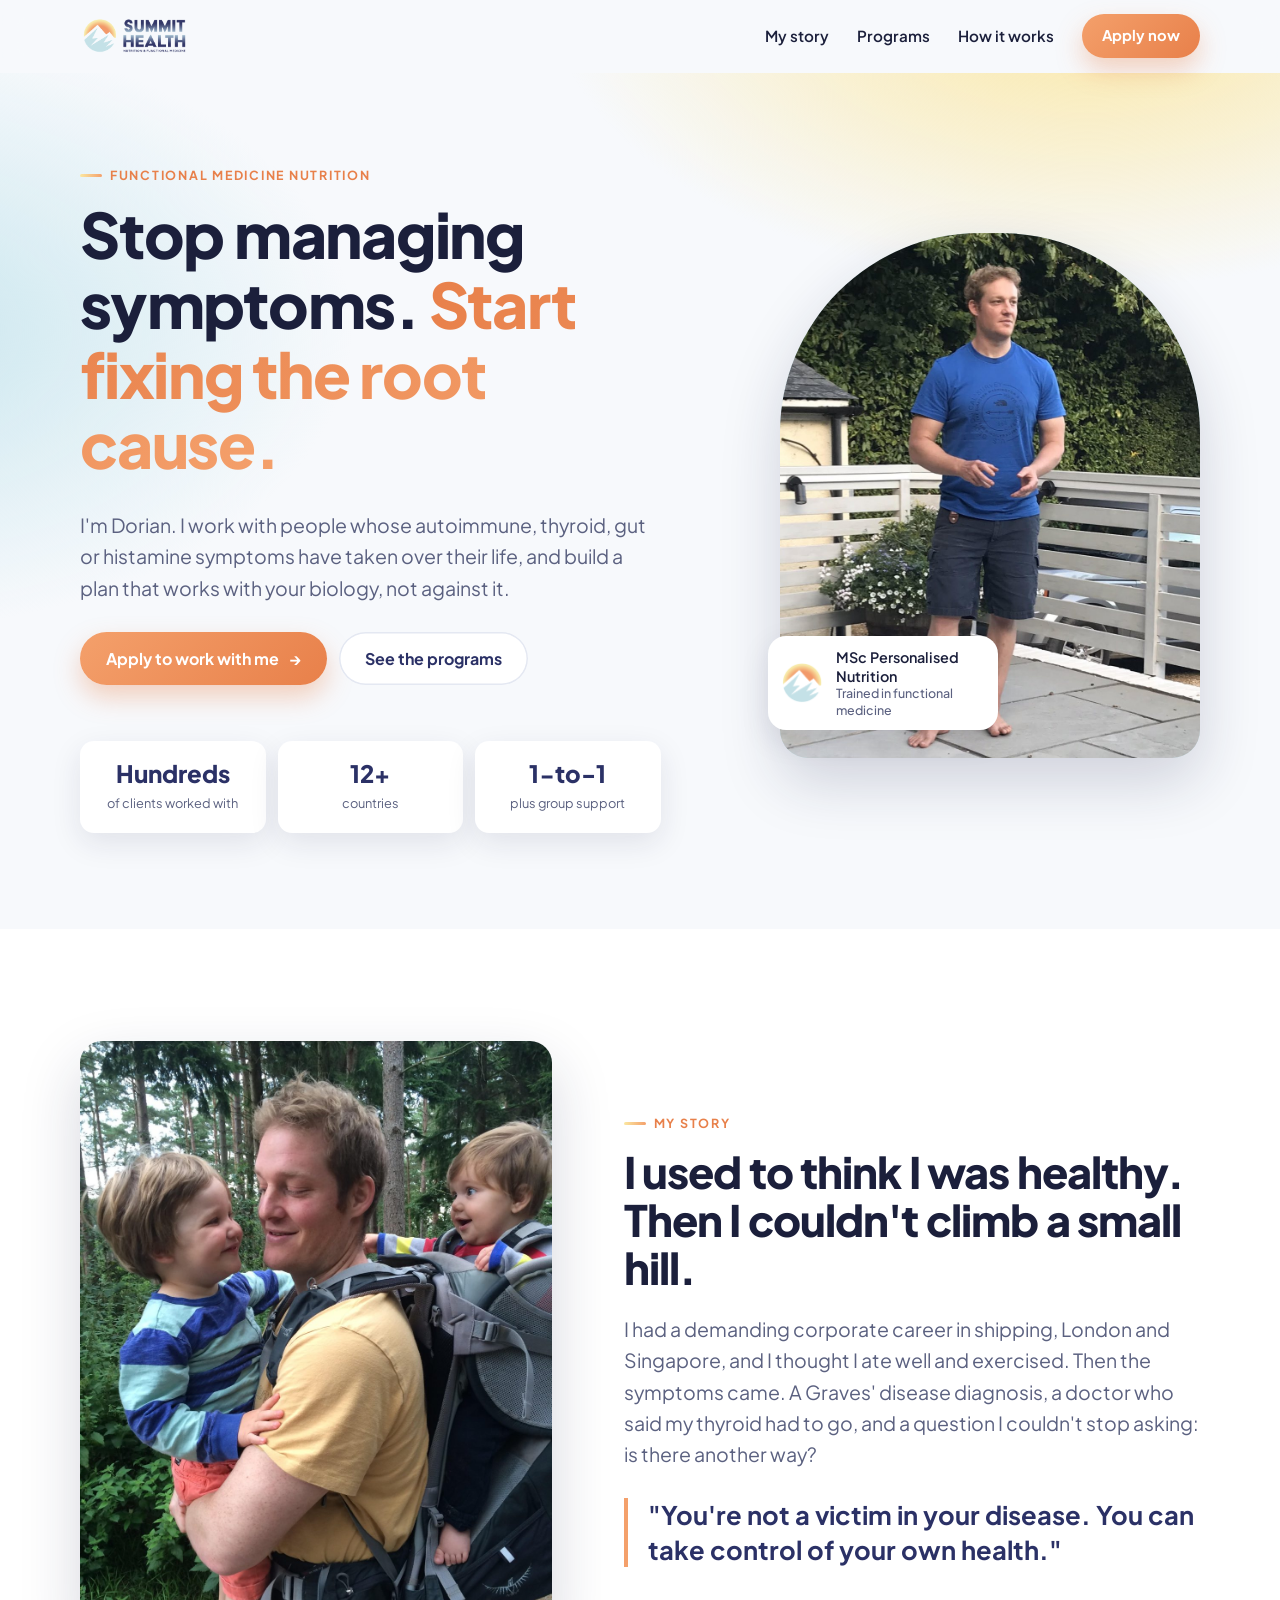
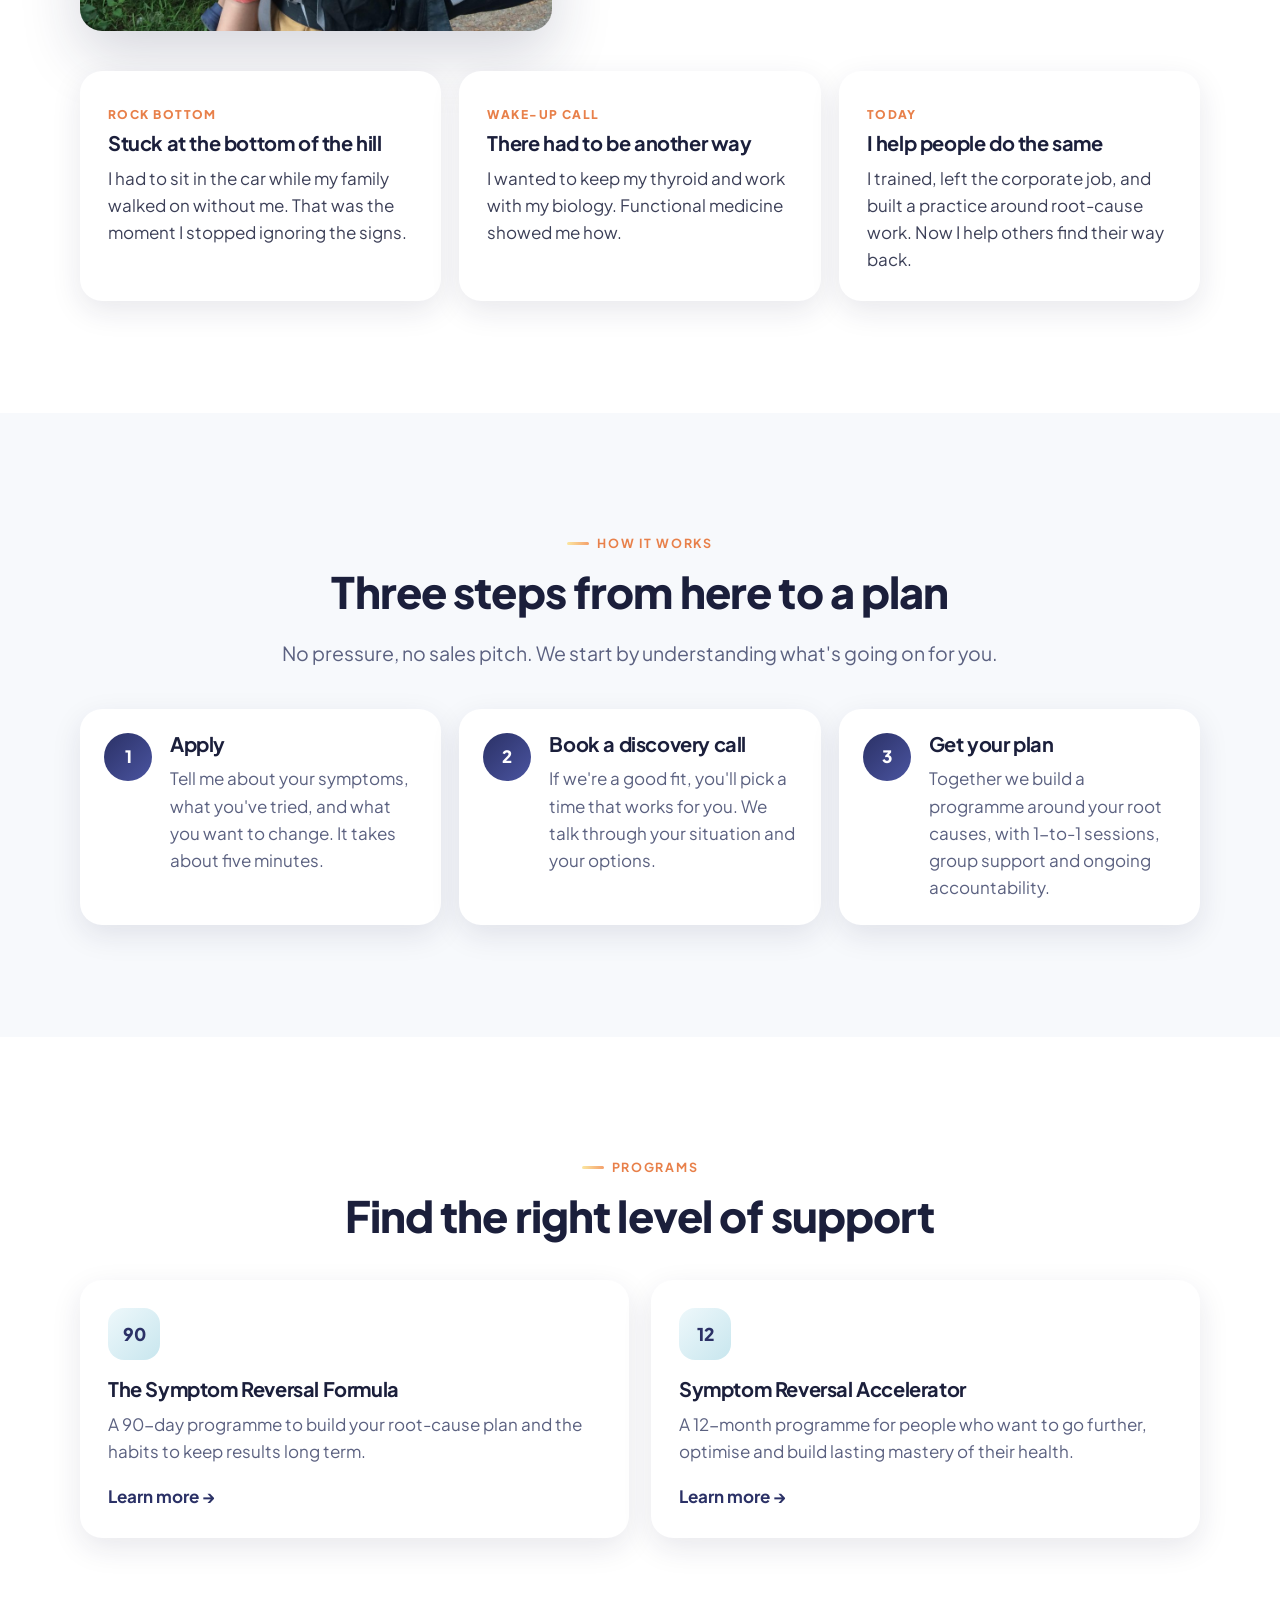
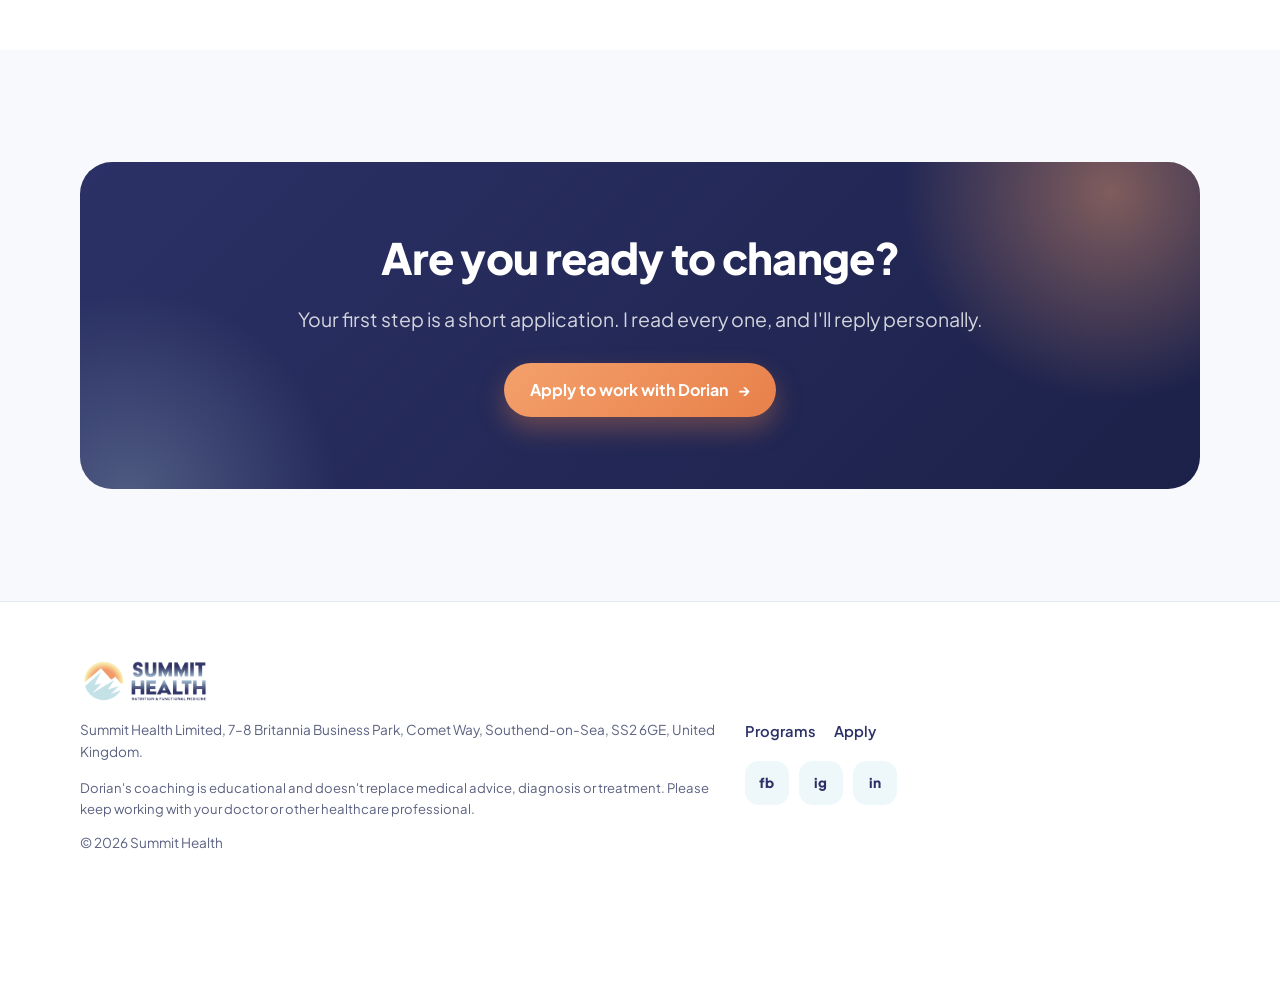
==== index.html @ ab822681 "Add Summit Health site v5 Static site: home, programs, application and thank-you pages, with light m" ====
<!doctype html>
<html lang="en-GB">
<head>
  <meta charset="utf-8">
  <meta name="viewport" content="width=device-width, initial-scale=1, viewport-fit=cover">
  <title>Summit Health</title>
  <meta name="description" content="Work with Dorian Soanes on the root causes of autoimmune, thyroid, gut and histamine symptoms. Apply for a personal discovery call.">
  <meta name="color-scheme" content="light">
  <meta name="theme-color" content="#2b3166">
  <meta property="og:title" content="Summit Health · Dorian Soanes">
  <meta property="og:description" content="Functional medicine nutrition that works with your biology.">
  <meta property="og:type" content="website">
  <meta property="og:url" content="https://summit-health.co.uk/">
  <meta property="og:image" content="https://summit-health.co.uk/assets/dorian-hero.jpg">
  <link rel="icon" href="assets/icon-mountain.png" type="image/png">
  <link rel="apple-touch-icon" href="assets/icon-mountain.png">
  <link rel="preconnect" href="https://fonts.googleapis.com">
  <link rel="preconnect" href="https://fonts.gstatic.com" crossorigin>
  <link href="https://fonts.googleapis.com/css2?family=Plus+Jakarta+Sans:wght@400;500;600;700;800&display=swap" rel="stylesheet">
  <link rel="stylesheet" href="styles.css">
</head>
<body>

<header class="site-header">
  <nav class="wrap nav" aria-label="Main">
    <a class="brand" href="index.html" aria-label="Summit Health home"><img src="assets/logo-horizontal.png" alt="Summit Health, Nutrition and Functional Medicine" width="140" height="51"></a>
    <button class="menu-toggle" aria-label="Open menu" aria-expanded="false" aria-controls="site-nav"><span></span></button>
    <div class="nav-links" id="site-nav">
      <a href="#story">My story</a>
      <a href="programs.html">Programs</a>
      <a href="#how">How it works</a>
      <a class="btn btn-primary" href="application.html">Apply now</a>
    </div>
  </nav>
</header>

<main>

  <!-- Hero -->
  <section class="hero">
    <div class="wrap hero-grid">
      <div>
        <p class="eyebrow reveal">Functional medicine nutrition</p>
        <h1 class="reveal" style="--d:80ms">Stop managing symptoms. <span>Start fixing the root cause.</span></h1>
        <p class="lead reveal" style="--d:160ms">I'm Dorian. I work with people whose autoimmune, thyroid, gut or histamine symptoms have taken over their life, and build a plan that works with your biology, not against it.</p>
        <div class="btn-row reveal" style="--d:240ms">
          <a class="btn btn-primary" href="application.html">Apply to work with me <span class="arrow" aria-hidden="true">→</span></a>
          <a class="btn btn-ghost" href="programs.html">See the programs</a>
        </div>
        <div class="stats reveal" style="--d:320ms">
          <div class="stat"><strong>Hundreds</strong><span>of clients worked with</span></div>
          <div class="stat"><strong>12+</strong><span>countries</span></div>
          <div class="stat"><strong>1-to-1</strong><span>plus group support</span></div>
        </div>
      </div>
      <div class="hero-photo reveal" style="--d:200ms">
        <div class="frame"><img src="assets/dorian-hero.jpg" alt="Dorian Soanes standing on a terrace, talking" width="1000" height="1400"></div>
        <div class="float-card float">
          <img src="assets/icon-mountain.png" alt="" width="44" height="44">
          <div>MSc Personalised Nutrition<small>Trained in functional medicine</small></div>
        </div>
      </div>
    </div>
  </section>

  <!-- Story -->
  <section id="story" class="section-alt">
    <div class="wrap story-split">
      <div class="reveal">
        <img src="assets/family-kids.jpg" alt="Dorian carrying his two young sons on a woodland walk" loading="lazy" width="1100" height="1400">
      </div>
      <div>
        <p class="eyebrow reveal">My story</p>
        <h2 class="reveal" style="--d:80ms">I used to think I was healthy. Then I couldn't climb a small hill.</h2>
        <p class="lead reveal" style="--d:140ms">I had a demanding corporate career in shipping, London and Singapore, and I thought I ate well and exercised. Then the symptoms came. A Graves' disease diagnosis, a doctor who said my thyroid had to go, and a question I couldn't stop asking: is there another way?</p>
        <p class="quote reveal" style="--d:200ms">"You're not a victim in your disease. You can take control of your own health."</p>
      </div>
    </div>

    <div class="wrap timeline">
      <article class="card reveal"><span class="tag">Rock bottom</span><h3>Stuck at the bottom of the hill</h3><p>I had to sit in the car while my family walked on without me. That was the moment I stopped ignoring the signs.</p></article>
      <article class="card reveal" style="--d:100ms"><span class="tag">Wake-up call</span><h3>There had to be another way</h3><p>I wanted to keep my thyroid and work with my biology. Functional medicine showed me how.</p></article>
      <article class="card reveal" style="--d:200ms"><span class="tag">Today</span><h3>I help people do the same</h3><p>I trained, left the corporate job, and built a practice around root-cause work. Now I help others find their way back.</p></article>
    </div>
  </section>

  <!-- How it works -->
  <section id="how">
    <div class="wrap center">
      <p class="eyebrow reveal">How it works</p>
      <h2 class="reveal" style="--d:80ms">Three steps from here to a plan</h2>
      <p class="lead reveal" style="--d:140ms">No pressure, no sales pitch. We start by understanding what's going on for you.</p>
    </div>
    <div class="wrap steps">
      <article class="step reveal"><div><h3>Apply</h3><p>Tell me about your symptoms, what you've tried, and what you want to change. It takes about five minutes.</p></div></article>
      <article class="step reveal" style="--d:120ms"><div><h3>Book a discovery call</h3><p>If we're a good fit, you'll pick a time that works for you. We talk through your situation and your options.</p></div></article>
      <article class="step reveal" style="--d:240ms"><div><h3>Get your plan</h3><p>Together we build a programme around your root causes, with 1-to-1 sessions, group support and ongoing accountability.</p></div></article>
    </div>
  </section>

  <!-- Programs preview -->
  <section class="section-alt">
    <div class="wrap">
      <div class="center">
        <p class="eyebrow reveal">Programs</p>
        <h2 class="reveal" style="--d:80ms">Find the right level of support</h2>
      </div>
      <div class="grid-2" style="margin-top:40px">
        <a class="card reveal" href="programs.html#formula" style="text-decoration:none">
          <div class="icon">90</div>
          <h3>The Symptom Reversal Formula</h3>
          <p>A 90-day programme to build your root-cause plan and the habits to keep results long term.</p>
          <p class="card-link" style="margin-top:18px;font-weight:700;color:var(--navy)">Learn more <span class="arrow" aria-hidden="true">→</span></p>
        </a>
        <a class="card reveal" href="programs.html#accelerator" style="text-decoration:none;--d:120ms">
          <div class="icon">12</div>
          <h3>Symptom Reversal Accelerator</h3>
          <p>A 12-month programme for people who want to go further, optimise and build lasting mastery of their health.</p>
          <p class="card-link" style="margin-top:18px;font-weight:700;color:var(--navy)">Learn more <span class="arrow" aria-hidden="true">→</span></p>
        </a>
      </div>
    </div>
  </section>

  <!-- Final CTA -->
  <section>
    <div class="wrap">
      <div class="cta-band reveal">
        <h2>Are you ready to change?</h2>
        <p class="lead">Your first step is a short application. I read every one, and I'll reply personally.</p>
        <div class="btn-row" style="justify-content:center">
          <a class="btn btn-primary" href="application.html">Apply to work with Dorian <span class="arrow" aria-hidden="true">→</span></a>
        </div>
      </div>
    </div>
  </section>

</main>

<footer class="site-footer">
  <div class="wrap footer-grid">
    <div>
      <img src="assets/logo-horizontal.png" alt="Summit Health" width="130" height="48" style="margin-bottom:14px">
      <p class="small">Summit Health Limited, 7–8 Britannia Business Park, Comet Way, Southend-on-Sea, SS2 6GE, United Kingdom.</p>
      <p class="disclaimer">Dorian's coaching is educational and doesn't replace medical advice, diagnosis or treatment. Please keep working with your doctor or other healthcare professional.</p>
      <p class="small">© 2026 Summit Health</p>
    </div>
    <div>
      <div class="footer-links" style="margin-bottom:18px">
        <a href="programs.html">Programs</a>
        <a href="application.html">Apply</a>      </div>
      <div class="socials" aria-label="Social media">
        <a href="https://www.facebook.com/groups/704526503907131" target="_blank" rel="noopener" aria-label="Facebook group">fb</a>
        <a href="https://www.instagram.com/summit__health/" target="_blank" rel="noopener" aria-label="Instagram">ig</a>
        <a href="https://www.linkedin.com/in/dorian-soanes-6155b0262/" target="_blank" rel="noopener" aria-label="LinkedIn">in</a>
      </div>
    </div>
  </div>
</footer>

<div class="mobile-cta">
  <a class="btn btn-primary" href="application.html">Apply now <span class="arrow" aria-hidden="true">→</span></a>
</div>

<script src="main.js" defer></script>
</body>
</html>
---- styles.css ----
/* Summit Health — shared styles
   Brand colours taken from the logo: navy, sunrise orange, sun yellow, ice blue. */

:root {
  --navy: #2b3166;
  --navy-deep: #1c2149;
  --sun: #f4a06b;
  --sun-deep: #e8804a;
  --sun-soft: #fbe7a1;
  --ice: #c8e6ee;
  --ice-soft: #eef8fb;
  --ink: #1b1f3b;
  --muted: #5b6180;
  --line: #e4e8f2;
  --bg: #f7f9fc;
  --white: #ffffff;

  --radius: 22px;
  --radius-sm: 14px;
  --shadow: 0 10px 30px rgba(28, 33, 73, 0.10);
  --shadow-lg: 0 24px 60px rgba(28, 33, 73, 0.18);
  --max: 1120px;
  --gutter: 20px;
  --ease: cubic-bezier(0.22, 1, 0.36, 1);
}

/* Always light: stop the phone's dark mode from changing the colours */
:root { color-scheme: light; }

*, *::before, *::after { box-sizing: border-box; }

html { scroll-behavior: smooth; -webkit-text-size-adjust: 100%; }

body {
  margin: 0;
  font-family: "Plus Jakarta Sans", -apple-system, BlinkMacSystemFont, "Segoe UI", Roboto, sans-serif;
  font-size: 17px;
  line-height: 1.6;
  color: var(--ink);
  background: var(--bg);
  overflow-x: hidden;
  -webkit-font-smoothing: antialiased;
}

img { max-width: 100%; height: auto; display: block; }
a { color: inherit; }
h1, h2, h3 { line-height: 1.12; letter-spacing: -0.02em; margin: 0 0 0.5em; }
h1 { font-size: clamp(2.2rem, 6vw, 3.9rem); font-weight: 800; }
h2 { font-size: clamp(1.8rem, 4.2vw, 2.7rem); font-weight: 800; }
h3 { font-size: 1.25rem; font-weight: 700; }
p { margin: 0 0 1em; }
.lead { font-size: clamp(1.05rem, 2.2vw, 1.22rem); color: var(--muted); max-width: 56ch; }

.wrap { width: min(var(--max), 100% - var(--gutter) * 2); margin-inline: auto; }
section { padding: clamp(64px, 10vw, 112px) 0; position: relative; }
.center { text-align: center; }
.center .lead { margin-inline: auto; }

.eyebrow {
  display: inline-flex; align-items: center; gap: 8px;
  font-size: 0.78rem; font-weight: 700; letter-spacing: 0.14em; text-transform: uppercase;
  color: var(--sun-deep); margin-bottom: 14px;
}
.eyebrow::before {
  content: ""; width: 22px; height: 3px; border-radius: 3px;
  background: linear-gradient(90deg, var(--sun-soft), var(--sun));
}

/* ---------- Buttons ---------- */
.btn {
  display: inline-flex; align-items: center; justify-content: center; gap: 10px;
  min-height: 52px; padding: 14px 26px; border-radius: 999px;
  font: inherit; font-weight: 700; font-size: 1rem; text-decoration: none; border: 0; cursor: pointer;
  transition: transform 0.25s var(--ease), box-shadow 0.25s var(--ease), background 0.25s;
  -webkit-tap-highlight-color: transparent;
}
.btn-primary {
  color: #fff;
  background: linear-gradient(135deg, var(--sun) 0%, var(--sun-deep) 100%);
  box-shadow: 0 12px 26px rgba(232, 128, 74, 0.35);
}
.btn-ghost {
  color: var(--navy); background: var(--white);
  box-shadow: inset 0 0 0 1.5px var(--line);
}
.btn:hover { transform: translateY(-2px); }
.btn:active { transform: scale(0.97); }
.btn:focus-visible, a:focus-visible, button:focus-visible, input:focus-visible, select:focus-visible, textarea:focus-visible {
  outline: 3px solid var(--sun); outline-offset: 3px;
}
.btn-row { display: flex; flex-wrap: wrap; gap: 12px; margin-top: 28px; }
.arrow { transition: transform 0.3s var(--ease); }
.btn:hover .arrow, .card-link:hover .arrow { transform: translateX(4px); }

/* ---------- Header ---------- */
.site-header {
  position: sticky; top: 0; z-index: 50;
  background: color-mix(in srgb, var(--bg) 82%, transparent);
  backdrop-filter: saturate(180%) blur(14px);
  -webkit-backdrop-filter: saturate(180%) blur(14px);
  border-bottom: 1px solid transparent;
  transition: border-color 0.3s, box-shadow 0.3s;
}
.site-header.scrolled { border-color: var(--line); box-shadow: 0 6px 24px rgba(28, 33, 73, 0.06); }
.nav { display: flex; align-items: center; justify-content: space-between; height: 72px; }
.brand img { height: 40px; width: auto; }
.nav-links { display: flex; align-items: center; gap: 28px; }
.nav-links a:not(.btn) { text-decoration: none; font-weight: 600; font-size: 0.95rem; position: relative; padding: 6px 0; }
.nav-links a:not(.btn)::after {
  content: ""; position: absolute; left: 0; bottom: 0; height: 2px; width: 100%;
  background: var(--sun); transform: scaleX(0); transform-origin: left; transition: transform 0.35s var(--ease);
}
.nav-links a:not(.btn):hover::after, .nav-links a[aria-current="page"]::after { transform: scaleX(1); }
.nav-links .btn { min-height: 44px; padding: 10px 20px; font-size: 0.92rem; }

.menu-toggle {
  display: none; width: 48px; height: 48px; border: 0; border-radius: 14px; background: var(--white);
  box-shadow: inset 0 0 0 1.5px var(--line); cursor: pointer; align-items: center; justify-content: center;
}
.menu-toggle span, .menu-toggle span::before, .menu-toggle span::after {
  display: block; width: 20px; height: 2px; border-radius: 2px; background: var(--navy); position: relative; transition: transform 0.35s var(--ease), opacity 0.2s;
}
.menu-toggle span::before, .menu-toggle span::after { content: ""; position: absolute; left: 0; }
.menu-toggle span::before { top: -6px; }
.menu-toggle span::after { top: 6px; }
.menu-open .menu-toggle span { background: transparent; }
.menu-open .menu-toggle span::before { transform: translateY(6px) rotate(45deg); }
.menu-open .menu-toggle span::after { transform: translateY(-6px) rotate(-45deg); }

@media (max-width: 760px) {
  .menu-toggle { display: inline-flex; }
  .nav-links {
    position: fixed; inset: 72px 0 auto 0; flex-direction: column; align-items: stretch; gap: 6px;
    padding: 12px var(--gutter) 24px; background: var(--white); border-bottom: 1px solid var(--line);
    box-shadow: var(--shadow); transform: translateY(-12px); opacity: 0; pointer-events: none;
    transition: transform 0.4s var(--ease), opacity 0.3s;
  }
  .menu-open .nav-links { transform: none; opacity: 1; pointer-events: auto; }
  .nav-links a:not(.btn) { padding: 14px 4px; font-size: 1.05rem; border-bottom: 1px solid var(--line); }
  .nav-links a:not(.btn)::after { display: none; }
  .nav-links .btn { margin-top: 10px; }
}

/* ---------- Hero ---------- */
.hero {
  padding: clamp(40px, 7vw, 84px) 0 clamp(56px, 8vw, 96px);
  background:
    radial-gradient(900px 500px at 85% -10%, var(--sun-soft) 0%, transparent 60%),
    radial-gradient(800px 500px at -10% 30%, var(--ice) 0%, transparent 60%),
    var(--bg);
  overflow: hidden;
}
.hero-grid { display: grid; gap: 48px; align-items: center; }
.hero h1 span { background: linear-gradient(120deg, var(--sun-deep), var(--sun)); -webkit-background-clip: text; background-clip: text; color: transparent; }
.hero-photo { position: relative; justify-self: center; width: min(420px, 100%); }
.hero-photo .frame {
  border-radius: 200px 200px 28px 28px; overflow: hidden; aspect-ratio: 4 / 5;
  box-shadow: var(--shadow-lg); background: var(--ice);
}
.hero-photo img { width: 100%; height: 100%; object-fit: cover; object-position: 50% 20%; }
.float-card {
  position: absolute; left: -12px; bottom: 28px; display: flex; align-items: center; gap: 12px;
  background: var(--white); padding: 12px 16px 12px 12px; border-radius: 18px; box-shadow: var(--shadow);
  font-size: 0.9rem; font-weight: 600; max-width: 230px; line-height: 1.3;
}
.float-card img { width: 44px; height: 44px; object-fit: contain; }
.float-card small { display: block; font-weight: 500; color: var(--muted); font-size: 0.78rem; }

.stats {
  display: grid; grid-template-columns: repeat(3, 1fr); gap: 12px; margin-top: 56px;
}
.stat {
  background: var(--white); border-radius: var(--radius-sm); padding: 18px 14px; text-align: center; box-shadow: var(--shadow);
}
.stat strong { display: block; font-size: clamp(1.05rem, 3.4vw, 1.5rem); color: var(--navy); font-weight: 800; line-height: 1.2; }
.stat span { font-size: 0.8rem; color: var(--muted); }

@media (min-width: 900px) {
  .hero-grid { grid-template-columns: 1.1fr 0.9fr; gap: 64px; }
  .hero-photo { justify-self: end; }
}

/* ---------- Cards and sections ---------- */
.card {
  background: var(--white); border-radius: var(--radius); padding: 28px; box-shadow: var(--shadow);
  transition: transform 0.45s var(--ease), box-shadow 0.45s var(--ease);
  position: relative; overflow: hidden;
}
.card:hover { transform: translateY(-6px); box-shadow: var(--shadow-lg); }
.card .icon {
  width: 52px; height: 52px; border-radius: 16px; display: grid; place-items: center; margin-bottom: 18px;
  background: linear-gradient(135deg, var(--ice-soft), var(--ice)); color: var(--navy); font-weight: 800; font-size: 1.1rem;
}
.card p { color: var(--muted); margin: 0; }
.grid-3 { display: grid; gap: 18px; }
.grid-2 { display: grid; gap: 22px; }
@media (min-width: 760px) {
  .grid-3 { grid-template-columns: repeat(3, 1fr); }
  .grid-2 { grid-template-columns: repeat(2, 1fr); }
}

.section-alt { background: var(--white); }
[data-theme] .section-alt, :root .section-alt { }

/* Story timeline */
.timeline { display: grid; gap: 18px; margin-top: 40px; }
.timeline .card .tag {
  display: inline-block; font-size: 0.75rem; font-weight: 800; letter-spacing: 0.12em; text-transform: uppercase;
  color: var(--sun-deep); margin-bottom: 8px;
}
.timeline .card p { color: var(--ink); opacity: 0.85; }
.story-split { display: grid; gap: 40px; align-items: center; }
.story-split img { border-radius: var(--radius); box-shadow: var(--shadow-lg); width: 100%; aspect-ratio: 4 / 5; object-fit: cover; object-position: 50% 30%; }
.quote {
  font-size: clamp(1.25rem, 3vw, 1.6rem); font-weight: 700; color: var(--navy); line-height: 1.35;
  border-left: 4px solid var(--sun); padding-left: 20px; margin: 28px 0 0;
}
@media (min-width: 900px) {
  .story-split { grid-template-columns: 0.9fr 1.1fr; gap: 72px; }
  .timeline { grid-template-columns: repeat(3, 1fr); }
}

/* Steps */
.steps { counter-reset: step; display: grid; gap: 18px; margin-top: 40px; }
.step {
  display: flex; gap: 18px; align-items: flex-start; background: var(--white); border-radius: var(--radius);
  padding: 24px; box-shadow: var(--shadow);
}
.step::before {
  counter-increment: step; content: counter(step);
  flex: 0 0 48px; height: 48px; border-radius: 50%; display: grid; place-items: center;
  font-weight: 800; color: #fff; background: linear-gradient(135deg, var(--navy), #4a54a0);
}
.step p { color: var(--muted); margin: 4px 0 0; }
@media (min-width: 900px) { .steps { grid-template-columns: repeat(3, 1fr); } }

/* Programs (preview + full) */
.program {
  display: grid; gap: 26px; background: var(--white); border-radius: 28px; padding: clamp(24px, 4vw, 44px);
  box-shadow: var(--shadow); align-items: center; position: relative; overflow: hidden;
}
.program { scroll-margin-top: 110px; }
.program::after {
  content: ""; position: absolute; width: 300px; height: 300px; border-radius: 50%; right: -120px; top: -120px;
  background: radial-gradient(circle, var(--sun-soft), transparent 70%); pointer-events: none;
}
.program .badge {
  display: inline-block; padding: 6px 12px; border-radius: 999px; font-size: 0.78rem; font-weight: 700;
  background: var(--ice-soft); color: var(--navy); margin-bottom: 14px;
}
.program .mock { max-width: 360px; width: 100%; justify-self: center; transition: transform 0.6s var(--ease); }
.program:hover .mock { transform: translateY(-8px) rotate(-1deg); }
.checklist { list-style: none; padding: 0; margin: 20px 0 26px; display: grid; gap: 12px; }
.checklist li { display: flex; gap: 12px; align-items: flex-start; color: var(--ink); }
.checklist li::before {
  content: ""; flex: 0 0 22px; height: 22px; margin-top: 2px; border-radius: 50%;
  background: var(--sun) url("data:image/svg+xml,%3Csvg xmlns='http://www.w3.org/2000/svg' viewBox='0 0 24 24'%3E%3Cpath fill='none' stroke='white' stroke-width='3' stroke-linecap='round' stroke-linejoin='round' d='M6 12.5l4 4 8-9'/%3E%3C/svg%3E") center/14px no-repeat;
}
@media (min-width: 900px) {
  .program { grid-template-columns: 1.15fr 0.85fr; }
  .program.flip { grid-template-columns: 0.85fr 1.15fr; }
  .program.flip .mock { order: -1; }
}

/* Testimonials placeholder */
.quote-card blockquote { margin: 0 0 16px; font-size: 1.05rem; font-weight: 600; color: var(--navy); }
.quote-card cite { font-style: normal; font-size: 0.9rem; color: var(--muted); }

/* CTA band */
.cta-band {
  background: linear-gradient(135deg, var(--navy) 0%, var(--navy-deep) 100%); color: #fff; border-radius: 32px;
  padding: clamp(36px, 7vw, 72px) clamp(24px, 5vw, 64px); position: relative; overflow: hidden; text-align: center;
}
.cta-band::before, .cta-band::after {
  content: ""; position: absolute; border-radius: 50%; pointer-events: none;
  background: radial-gradient(circle, rgba(244,160,107,0.45), transparent 70%);
  width: 420px; height: 420px; top: -180px; right: -120px; animation: drift 14s ease-in-out infinite alternate;
}
.cta-band::after { background: radial-gradient(circle, rgba(200,230,238,0.25), transparent 70%); top: auto; bottom: -220px; left: -160px; right: auto; animation-duration: 18s; }
.cta-band h2 { color: #fff; position: relative; }
.cta-band .lead { color: rgba(255,255,255,0.8); margin-inline: auto; position: relative; }
.cta-band .btn { position: relative; }
.cta-band .btn-ghost { background: transparent; color: #fff; box-shadow: inset 0 0 0 1.5px rgba(255,255,255,0.4); }

/* Footer */
.site-footer { background: var(--white); border-top: 1px solid var(--line); padding: 56px 0 120px; }
.footer-grid { display: grid; gap: 28px; }
.socials { display: flex; gap: 10px; }
.socials a {
  width: 44px; height: 44px; border-radius: 14px; display: grid; place-items: center;
  background: var(--ice-soft); color: var(--navy); text-decoration: none; font-weight: 800; font-size: 0.85rem;
  transition: transform 0.3s var(--ease), background 0.3s;
}
.socials a:hover { transform: translateY(-3px); background: var(--sun-soft); }
.site-footer .small { font-size: 0.85rem; color: var(--muted); }
.disclaimer { font-size: 0.82rem; color: var(--muted); max-width: 80ch; }
.footer-links { display: flex; flex-wrap: wrap; gap: 18px; font-size: 0.92rem; }
.footer-links a { color: var(--navy); font-weight: 600; text-decoration: none; }
@media (min-width: 760px) { .footer-grid { grid-template-columns: 1.4fr 1fr; align-items: center; } }

/* Sticky mobile CTA */
.mobile-cta {
  position: fixed; left: 12px; right: 12px; bottom: calc(12px + env(safe-area-inset-bottom)); z-index: 40;
  transform: translateY(140%); transition: transform 0.5s var(--ease);
}
.mobile-cta.show { transform: none; }
.mobile-cta .btn { width: 100%; box-shadow: 0 16px 36px rgba(28,33,73,0.28); }
@media (min-width: 760px) { .mobile-cta { display: none; } }

/* ---------- Page header (inner pages) ---------- */
.page-hero { padding: clamp(48px, 8vw, 88px) 0 clamp(28px, 4vw, 44px); background: radial-gradient(900px 400px at 90% -20%, var(--sun-soft), transparent 60%), var(--bg); }
.crumb { font-size: 0.88rem; color: var(--muted); margin-bottom: 12px; }
.crumb a { color: var(--navy); font-weight: 600; text-decoration: none; }

/* ---------- FAQ ---------- */
details {
  background: var(--white); border-radius: 18px; padding: 4px 22px; box-shadow: var(--shadow); margin-bottom: 12px;
}
summary { cursor: pointer; font-weight: 700; padding: 18px 0; list-style: none; display: flex; justify-content: space-between; gap: 16px; align-items: center; }
summary::-webkit-details-marker { display: none; }
summary::after {
  content: "+"; font-size: 1.4rem; color: var(--sun-deep); transition: transform 0.35s var(--ease); line-height: 1;
}
details[open] summary::after { transform: rotate(45deg); }
details p { color: var(--muted); margin: 0 0 18px; }

/* ---------- Application and thank-you pages ---------- */
.flow { display: grid; gap: 10px; grid-template-columns: repeat(3, 1fr); margin: 28px 0 0; padding: 0; list-style: none; }
.flow li {
  font-size: 0.82rem; font-weight: 700; text-align: center; padding: 12px 8px; border-radius: 14px;
  background: var(--white); color: var(--muted); box-shadow: var(--shadow);
}
.flow li.done, .flow li.now { color: var(--navy); }
.flow li.now { background: linear-gradient(135deg, var(--sun-soft), #fff); box-shadow: inset 0 0 0 2px var(--sun); }
.form-card { background: var(--white); border-radius: 28px; padding: clamp(20px, 4vw, 40px); box-shadow: var(--shadow-lg); }
.ghl-slot {
  min-height: 420px; border-radius: var(--radius-sm); border: 2px dashed var(--ice); display: grid; place-items: center;
  text-align: center; padding: 24px; color: var(--muted); background: var(--ice-soft);
}
.ghl-slot strong { display: block; color: var(--navy); margin-bottom: 6px; }
.split-page { display: grid; gap: 36px; align-items: start; }
.reassure { display: grid; gap: 14px; margin-top: 24px; }
.reassure div { display: flex; gap: 12px; align-items: flex-start; color: var(--muted); }
.reassure b { color: var(--ink); }
.reassure .dot { flex: 0 0 10px; height: 10px; border-radius: 50%; margin-top: 9px; background: var(--sun); }
@media (min-width: 900px) { .split-page { grid-template-columns: 0.85fr 1.15fr; gap: 64px; } }

/* ---------- Scroll reveal ---------- */
.reveal { opacity: 0; transform: translateY(28px); transition: opacity 0.9s var(--ease), transform 0.9s var(--ease); transition-delay: var(--d, 0ms); }
.reveal.in { opacity: 1; transform: none; }
.float { animation: float 6s ease-in-out infinite; }

@keyframes float { 0%, 100% { transform: translateY(0); } 50% { transform: translateY(-10px); } }
@keyframes drift { from { transform: translate(0,0) scale(1); } to { transform: translate(-40px, 30px) scale(1.08); } }

@media (prefers-reduced-motion: reduce) {
  *, *::before, *::after { animation: none !important; transition-duration: 0.01ms !important; scroll-behavior: auto !important; }
  .reveal { opacity: 1; transform: none; }
}
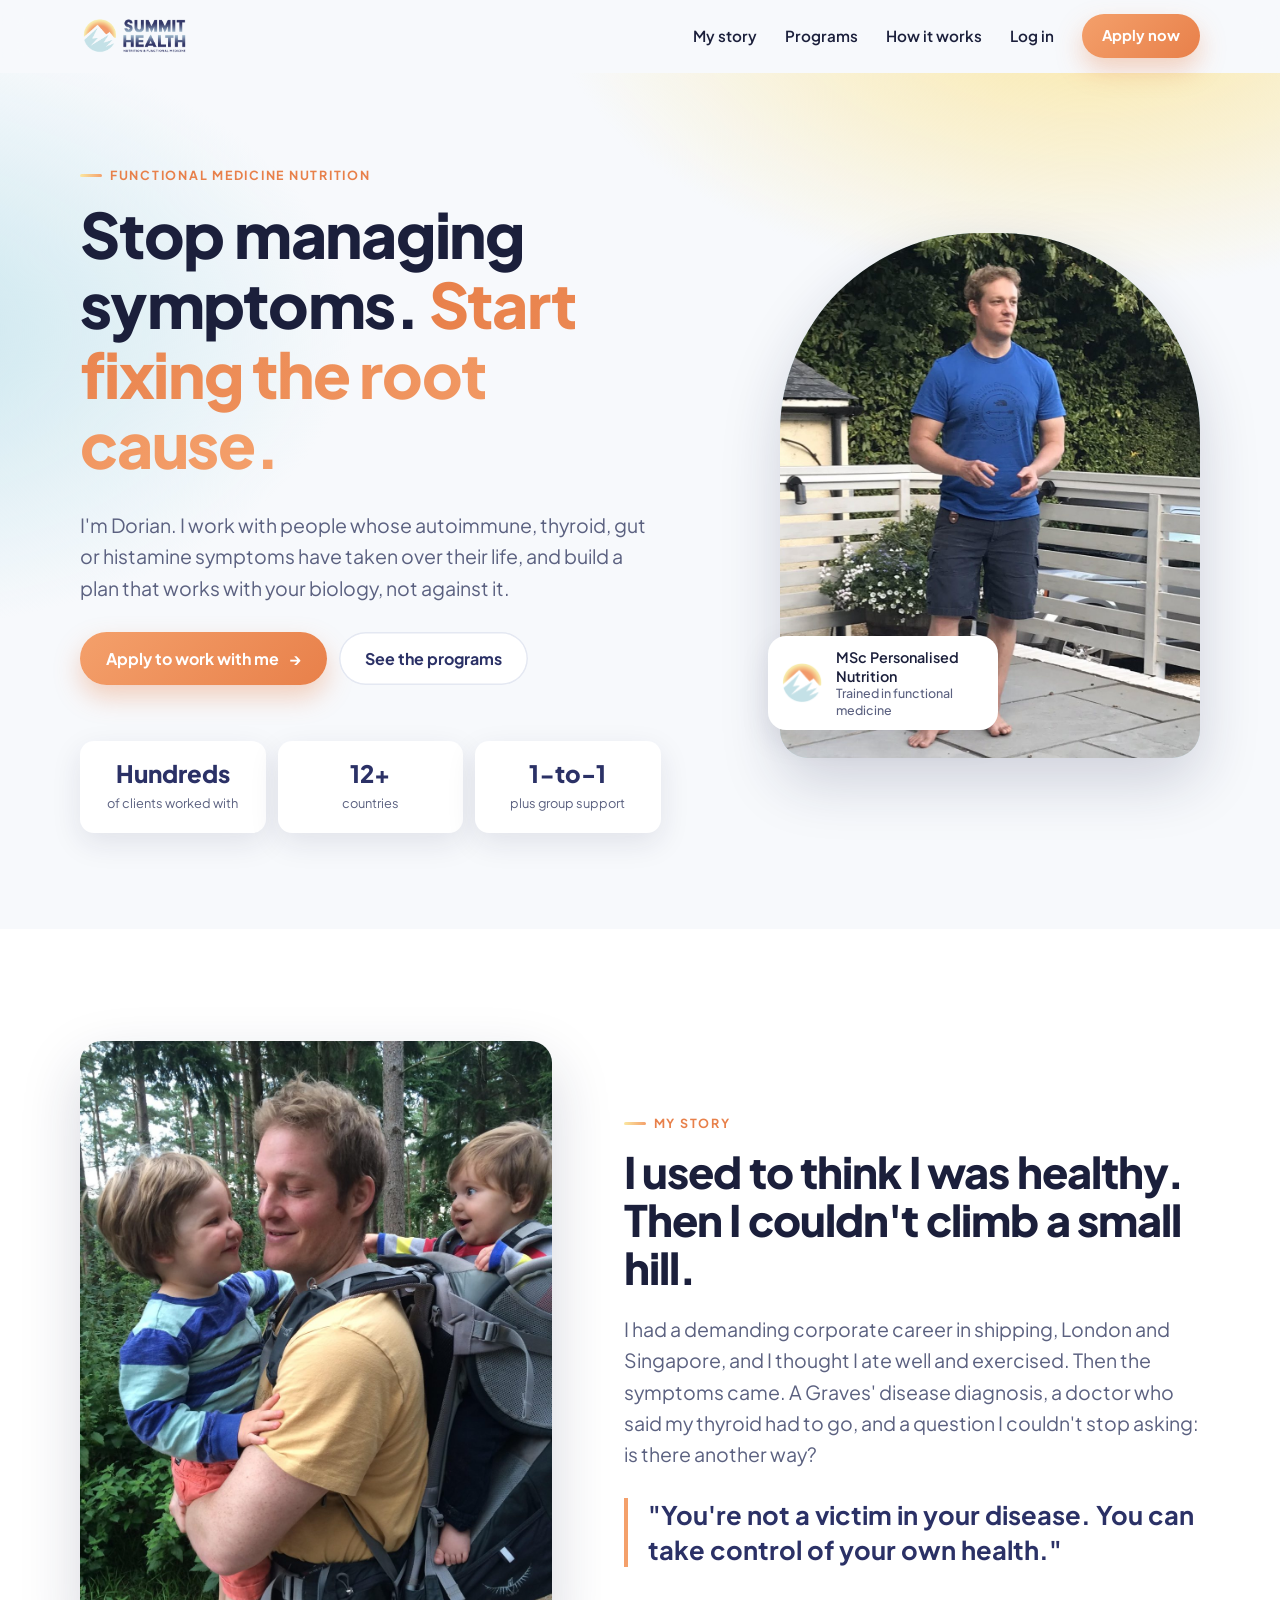
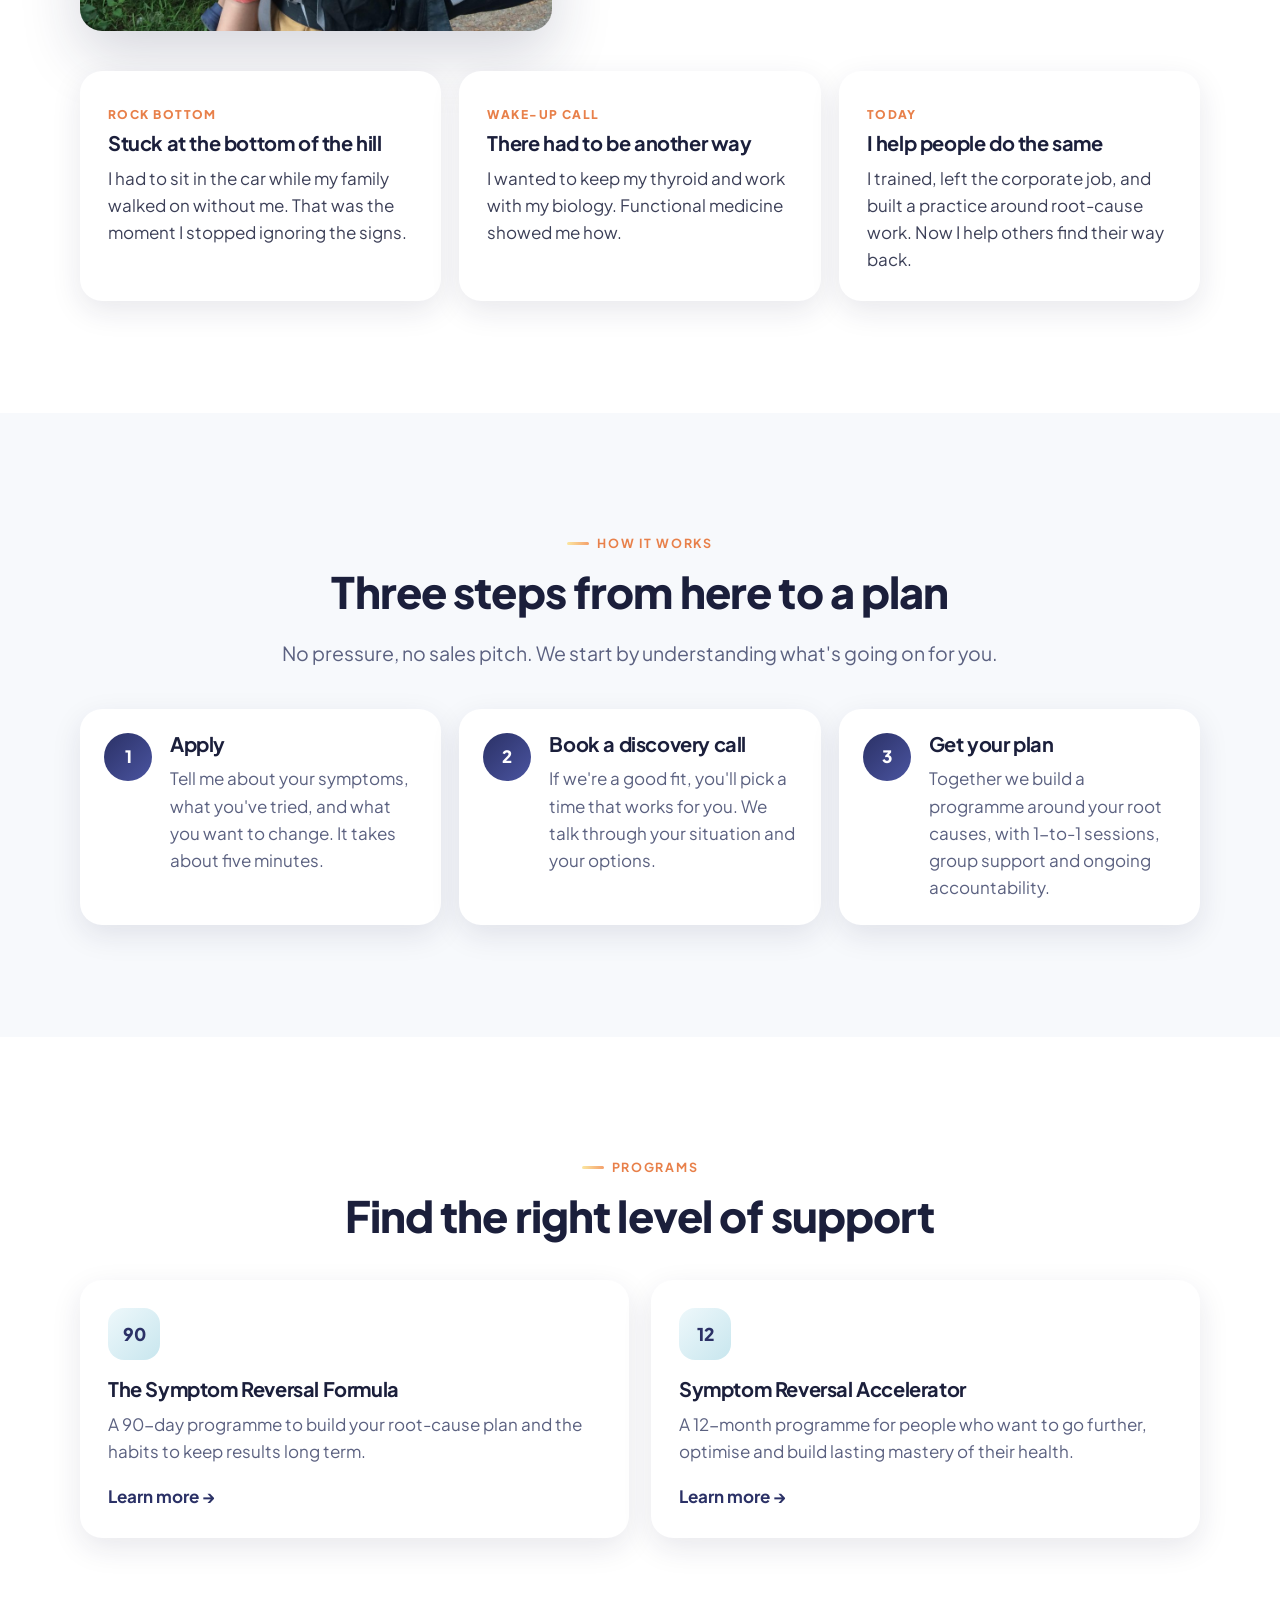
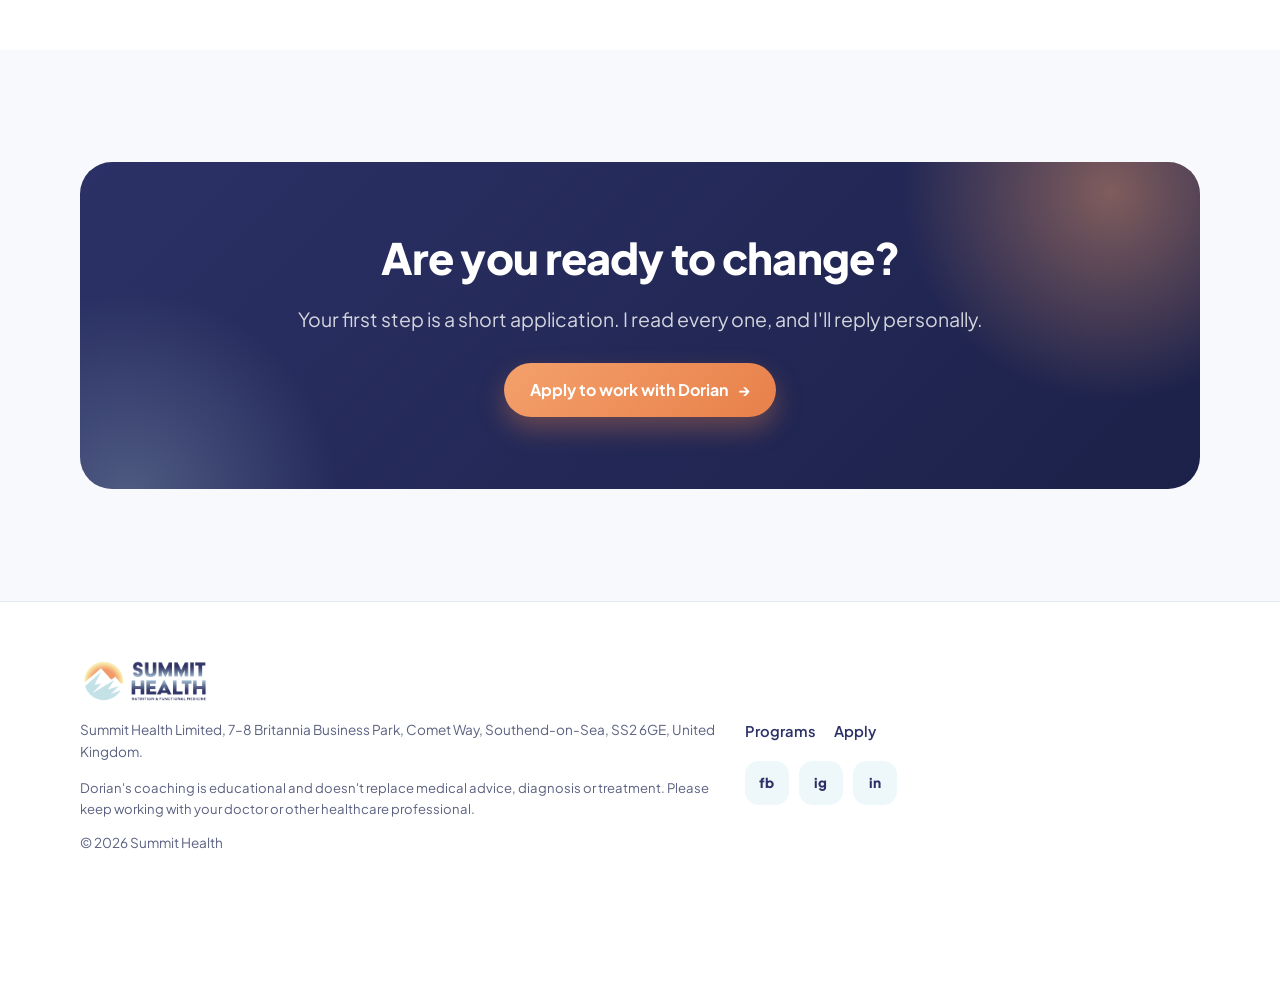
==== commit a75a1b0b: "Add Log in link to menu Points to the GoHighlevel Client Portal. Replace CLIENT-PORTAL-URL-HERE with" ====
--- a/index.html
+++ b/index.html
@@ -29,6 +29,7 @@
       <a href="#story">My story</a>
       <a href="programs.html">Programs</a>
       <a href="#how">How it works</a>
+      <a href="https://CLIENT-PORTAL-URL-HERE">Log in</a>
       <a class="btn btn-primary" href="application.html">Apply now</a>
     </div>
   </nav>
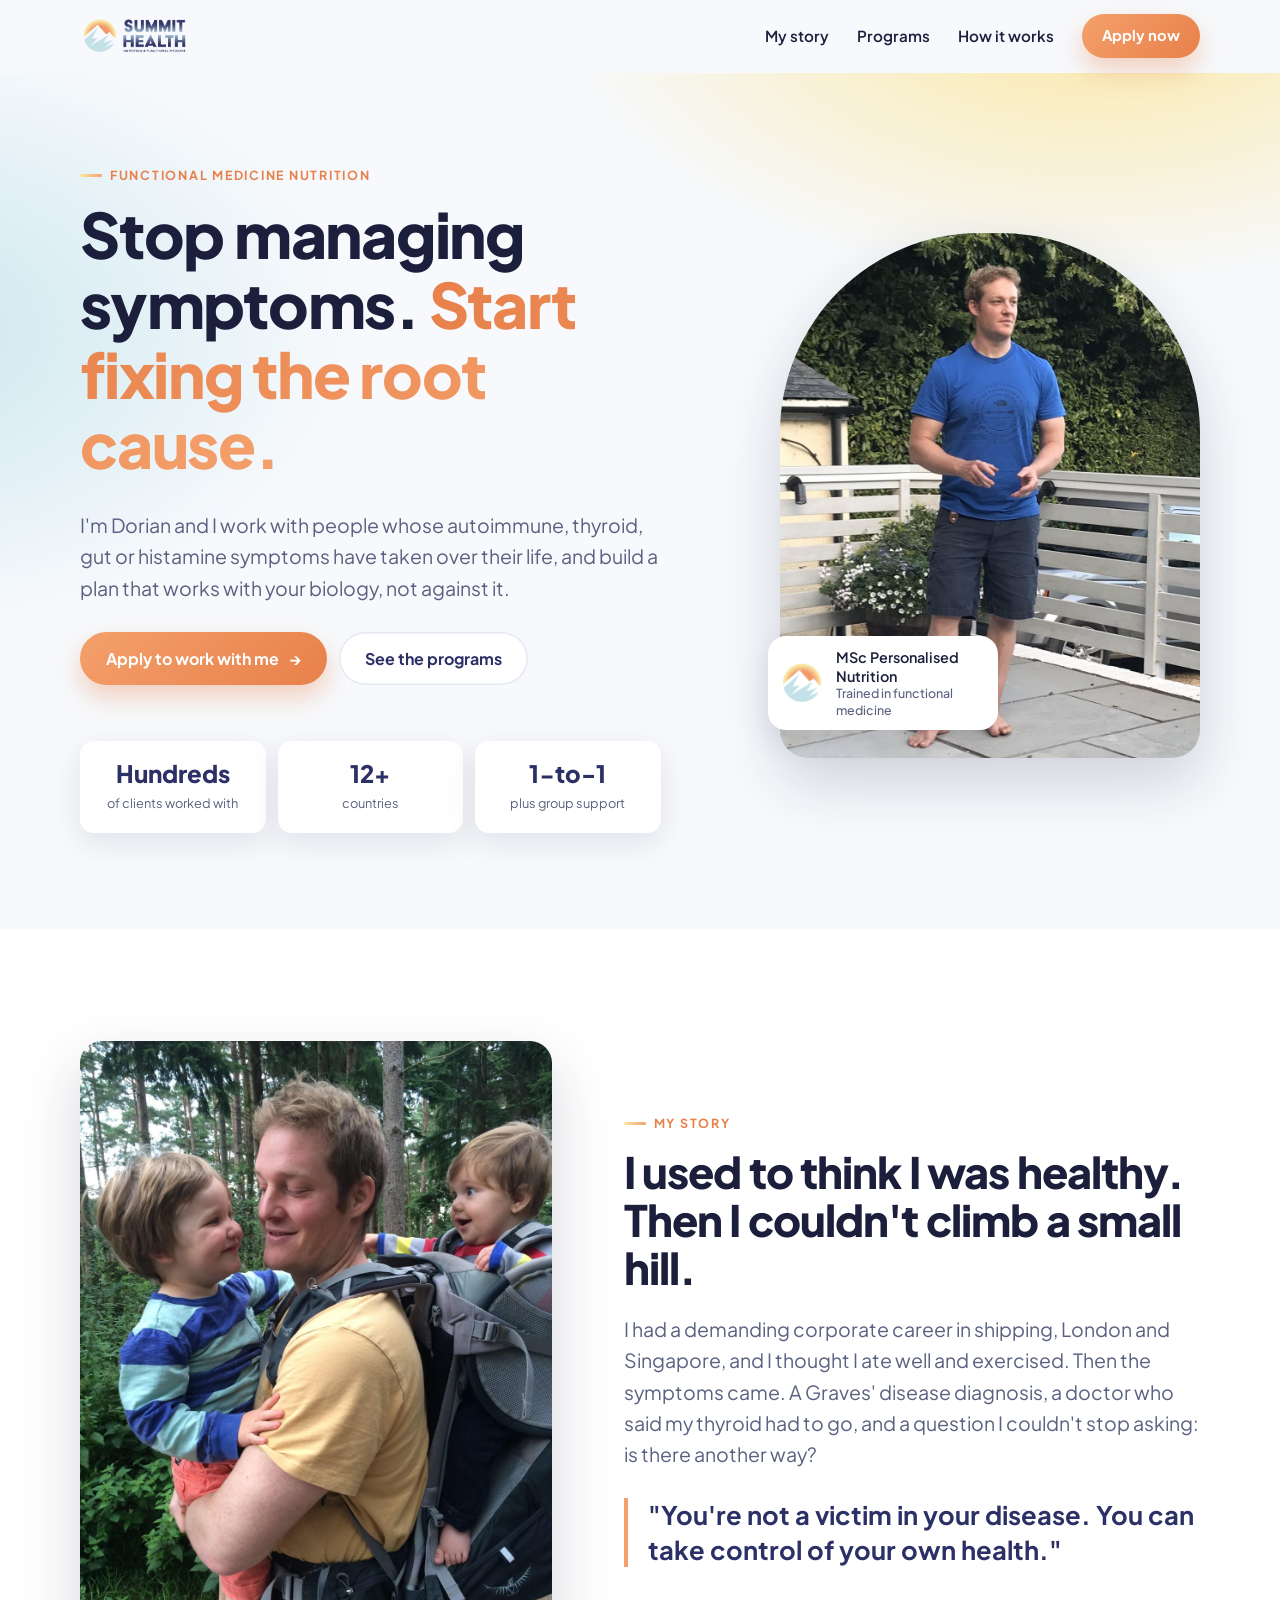
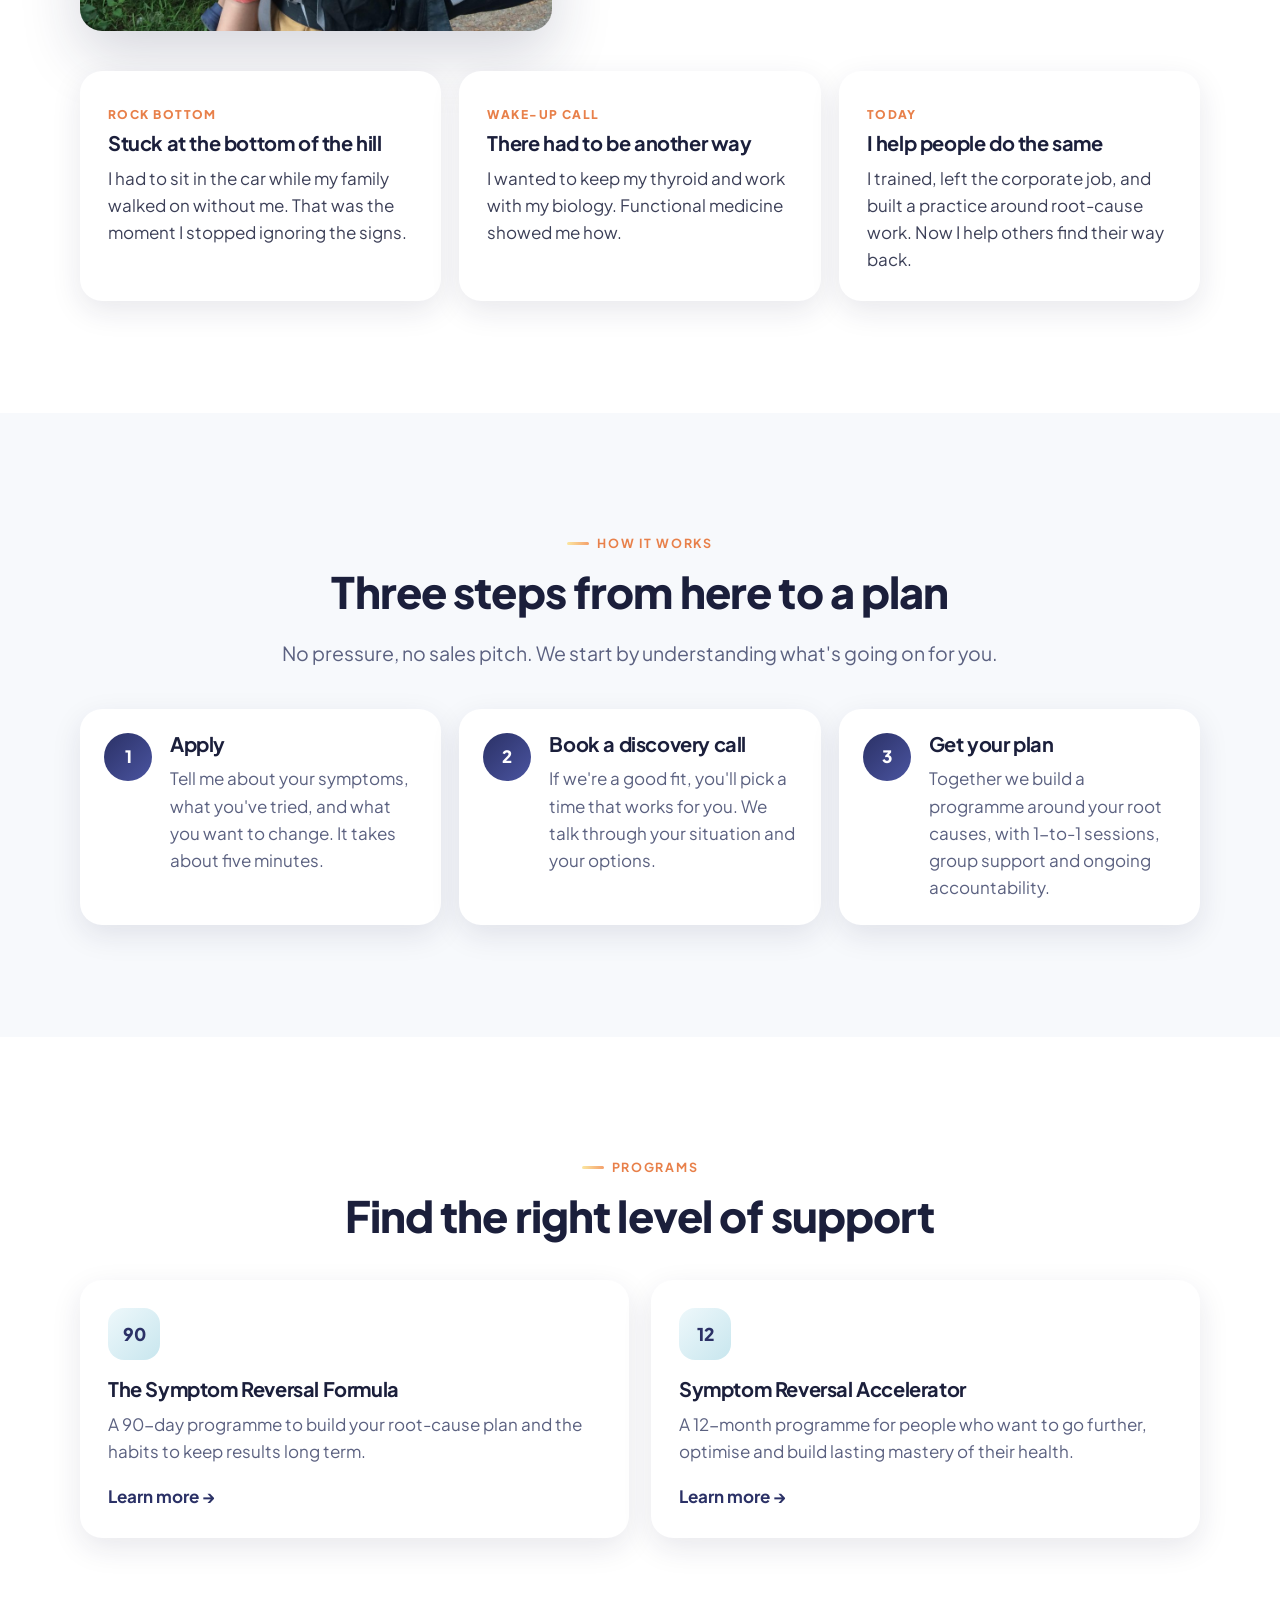
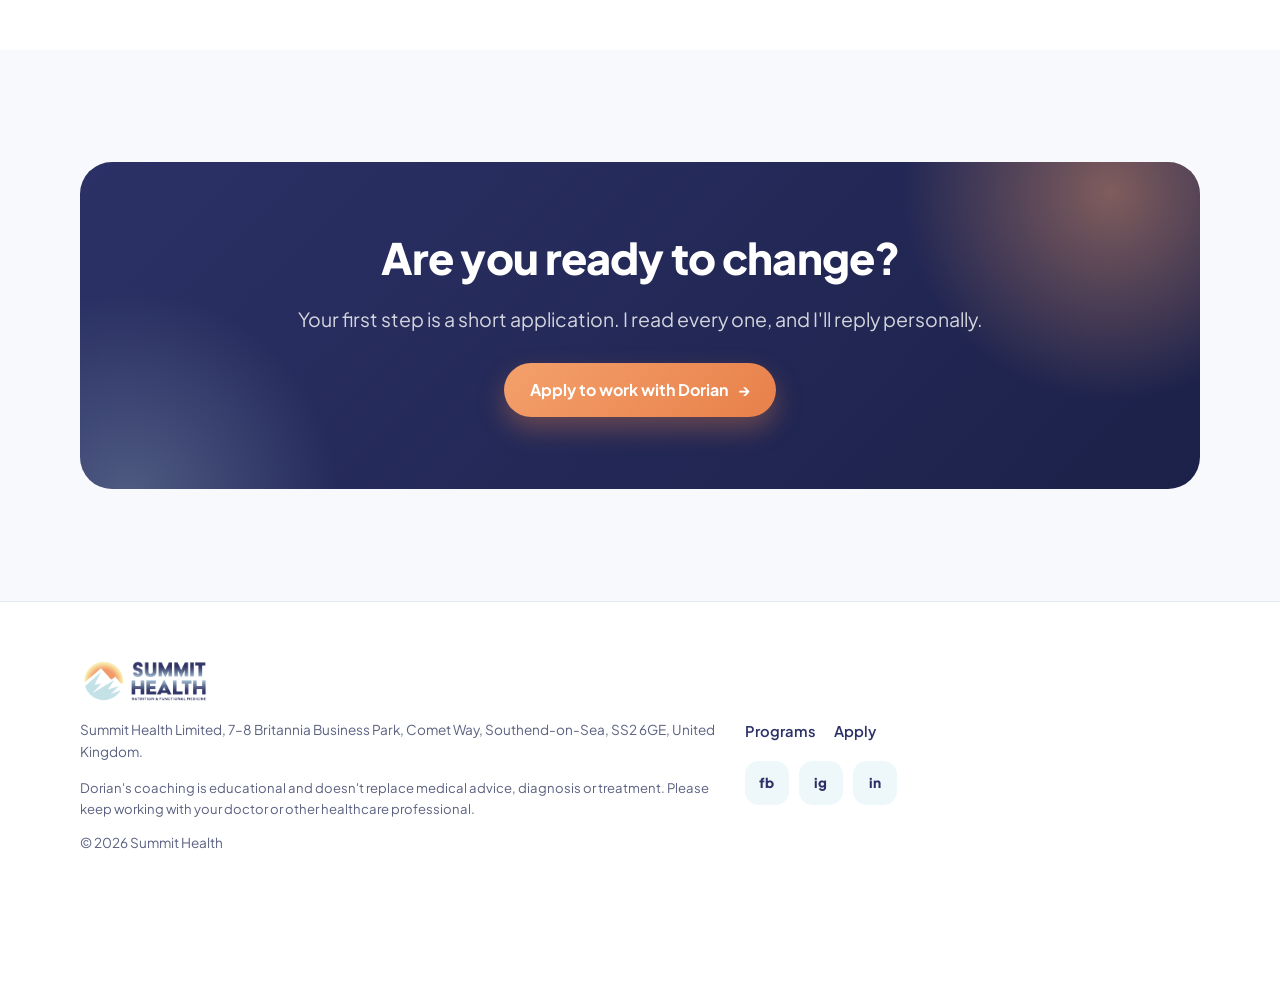
==== commit 076803db: "Update hero intro wording Co-Authored-By: Claude Haiku 5.5 <noreply@anthropic.com> Claude-Session: h" ====
--- a/index.html
+++ b/index.html
@@ -29,7 +29,6 @@
       <a href="#story">My story</a>
       <a href="programs.html">Programs</a>
       <a href="#how">How it works</a>
-      <a href="https://CLIENT-PORTAL-URL-HERE">Log in</a>
       <a class="btn btn-primary" href="application.html">Apply now</a>
     </div>
   </nav>
@@ -43,7 +42,7 @@
       <div>
         <p class="eyebrow reveal">Functional medicine nutrition</p>
         <h1 class="reveal" style="--d:80ms">Stop managing symptoms. <span>Start fixing the root cause.</span></h1>
-        <p class="lead reveal" style="--d:160ms">I'm Dorian. I work with people whose autoimmune, thyroid, gut or histamine symptoms have taken over their life, and build a plan that works with your biology, not against it.</p>
+        <p class="lead reveal" style="--d:160ms">I'm Dorian and I work with people whose autoimmune, thyroid, gut or histamine symptoms have taken over their life, and build a plan that works with your biology, not against it.</p>
         <div class="btn-row reveal" style="--d:240ms">
           <a class="btn btn-primary" href="application.html">Apply to work with me <span class="arrow" aria-hidden="true">→</span></a>
           <a class="btn btn-ghost" href="programs.html">See the programs</a>
